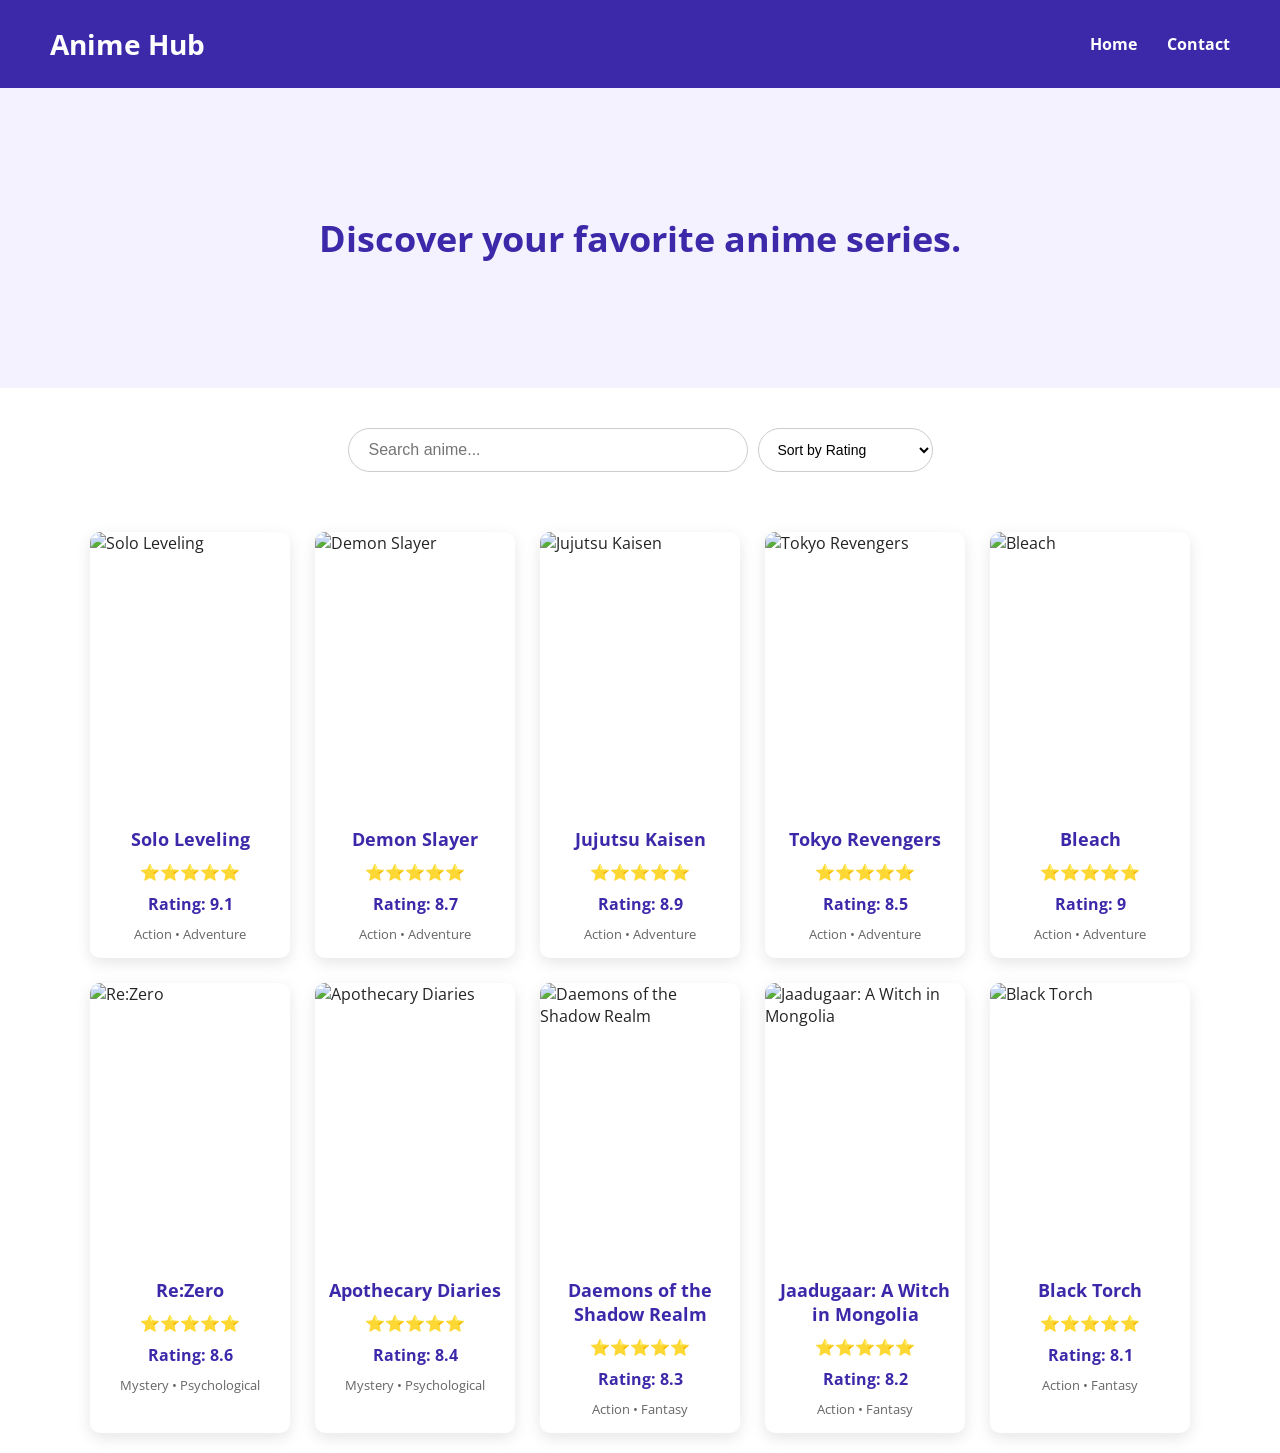
==== anime.html @ 846e2321 "Add files via upload" ====
<!DOCTYPE html>
<html lang="en">

<head>
    <meta charset="UTF-8">
    <meta name="viewport" content="width=device-width, initial-scale=1.0">
    <script src="https://kit.fontawesome.com/afaccdd0f1.js" crossorigin="anonymous"></script>
    <link rel="stylesheet" href="style.css">
    <title>Anime Hub</title>
</head>

<body>

<header>
    <h1>Anime Hub</h1>
        <nav>
            <a href="user.html" class="nav__link--anchor">Home</a>
            <a href="#" class="nav__link--anchor">Contact</a>
        </nav>
</header>
    <section class="hero">
        <h2>Discover your favorite anime series.</h2>
    </section>

  <section class="search-section">
        <div class="search-bar">
            <input
                type="text"
                id="searchInput"
                placeholder="Search anime..."
            >
            <select id="sortRating">
                <option value="default">
                    Sort by Rating
                </option>

                <option value="low">
                    Rating: Low to High
                </option>

                <option value="high">
                    Rating: High to Low
                </option>
            </select>
        </div>
    </section>

<section id="animeList">

    <div class="anime-card">
        <figure class="anime__img--wrapper">
            <img 
                class="anime__img" 
                src="./assets/solo-leveling.jpg" 
                alt="Solo Leveling"
            >
        </figure>
        <h3 class="anime__title">
            Solo Leveling
        </h3>
        <div class="anime__ratings">
            <i class="fas fa-star"></i>
            <i class="fas fa-star"></i>
            <i class="fas fa-star"></i>
            <i class="fas fa-star"></i>
            <i class="fas fa-star-half-alt"></i>
        </div>
        <div class="anime__genre">
            Action • Adventure
        </div>
    </div>

    <div class="anime-card">
        <figure class="anime__img--wrapper">
            <img 
                class="anime__img" 
                src="./assets/daemons.jpg" 
                alt="Daemons of the Shadow Realm"
            >
        </figure>
        <h3 class="anime__title">
            Daemons of the Shadow Realm
        </h3>
        <div class="anime__ratings">
            <i class="fas fa-star"></i>
            <i class="fas fa-star"></i>
            <i class="fas fa-star"></i>
            <i class="fas fa-star"></i>
            <i class="fa-regular fa-star"></i>
        </div>
        <div class="anime__genre">
            Action • Fantasy
        </div>
    </div>

    <div class="anime-card">
        <figure class="anime__img--wrapper">
            <img 
                class="anime__img" 
                src="./assets/tokyo.jpg" 
                alt="Tokyo Revengers"
            >
        </figure>
        <h3 class="anime__title">
            Tokyo Revengers
        </h3>
        <div class="anime__ratings">
            <i class="fas fa-star"></i>
            <i class="fas fa-star"></i>
            <i class="fas fa-star"></i>
            <i class="fas fa-star"></i>
            <i class="fas fa-star-half-alt"></i>
        </div>
        <div class="anime__genre">
            Action • Adventure
        </div>
    </div>

    <div class="anime-card">
        <figure class="anime__img--wrapper">
            <img 
                class="anime__img" 
                src="./assets/jjk.jpg" 
                alt="Jujutsu Kaisen"
            >
        </figure>
        <h3 class="anime__title">
            Jujutsu Kaisen
        </h3>
        <div class="anime__ratings">
            <i class="fas fa-star"></i>
            <i class="fas fa-star"></i>
            <i class="fas fa-star"></i>
            <i class="fas fa-star"></i>
            <i class="fas fa-star-half-alt"></i>
        </div>
        <div class="anime__genre">
            Action • Adventure
        </div>
    </div>
    <div class="anime-card">
        <figure class="anime__img--wrapper">
            <img 
                class="anime__img" 
                src="./assets/jaadugar.jpg" 
                alt="Jaadugarr: A Witch in Mongolia"
            >
        </figure>
        <h3 class="anime__title">
            Jaadugarr: A Witch in Mongolia
        </h3>
        <div class="anime__ratings">
            <i class="fas fa-star"></i>
            <i class="fas fa-star"></i>
            <i class="fas fa-star"></i>
            <i class="fas fa-star-half-alt"></i>
            <i class="fa-regular fa-star"></i>
        </div>
        <div class="anime__genre">
            Action • Fantasy
        </div>
    </div>

    <div class="anime-card">
        <figure class="anime__img--wrapper">
            <img 
                class="anime__img" 
                src="./assets/bleach.jpg" 
                alt="Bleach: Thousand-Year Blood War"
            >
        </figure>
        <h3 class="anime__title">
            Bleach: Thousand-Year Blood War
        </h3>
        <div class="anime__ratings">
            <i class="fas fa-star"></i>
            <i class="fas fa-star"></i>
            <i class="fas fa-star"></i>
            <i class="fas fa-star"></i>
            <i class="fas fa-star-half-alt"></i>
        </div>
        <div class="anime__genre">
            Action • Adventure
        </div>
    </div>

    <div class="anime-card">
        <figure class="anime__img--wrapper">
            <img 
                class="anime__img" 
                src="./assets/apothecary.jpg" 
                alt="Apothecary Diaries Season 2"
            >
        </figure>
        <h3 class="anime__title">
            Apothecary Diaries Season 2
        </h3>
        <div class="anime__ratings">
            <i class="fas fa-star"></i>
            <i class="fas fa-star"></i>
            <i class="fas fa-star"></i>
            <i class="fas fa-star"></i>
            <i class="fas fa-star-half-alt"></i>
        </div>
        <div class="anime__genre">
            Action • Fantasy
        </div>
    </div>

    <div class="anime-card">
        <figure class="anime__img--wrapper">
            <img 
                class="anime__img" 
                src="./assets/black.jpg" 
                alt="Black Torch"
            >
        </figure>
        <h3 class="anime__title">
            Black Torch
        </h3>
        <div class="anime__ratings">
            <i class="fas fa-star"></i>
            <i class="fas fa-star"></i>
            <i class="fas fa-star"></i>
            <i class="fas fa-star"></i>
            <i class="fa-regular fa-star"></i>
        </div>
        <div class="anime__genre">
            Action • Fantasy
        </div>
    </div>

    <div class="anime-card">
        <figure class="anime__img--wrapper">
            <img 
                class="anime__img" 
                src="./assets/demon.jpg" 
                alt="Demon Slayer"
            >
        </figure>
        <h3 class="anime__title">
            Demon Slayer
        </h3>
        <div class="anime__ratings">
            <i class="fas fa-star"></i>
            <i class="fas fa-star"></i>
            <i class="fas fa-star"></i>
            <i class="fas fa-star"></i>
            <i class="fa-regular fa-star"></i>
        </div>
        <div class="anime__genre">
            Action • Adventure
        </div>
    </div>

    <div class="anime-card">
        <figure class="anime__img--wrapper">
            <img 
                class="anime__img" 
                src="./assets/rezero.jpg" 
                alt="Re:Zero"
            >
        </figure>
        <h3 class="anime__title">
            Re:Zero
        </h3>
        <div class="anime__ratings">
            <i class="fas fa-star"></i>
            <i class="fas fa-star"></i>
            <i class="fas fa-star"></i>
            <i class="fas fa-star"></i>
            <i class="fa-regular fa-star"></i>
        </div>
        <div class="anime__genre">
            Mystery • Psychological
        </div>
    </div>
</section>
<script src="script.js"></script>
</body>
</html>
---- style.css ----
@import url(https://fonts.googleapis.com/css2?family=Open+Sans:wght@300;400;600;700;800&display=swap);#app[data-v-5fdf2371] {
    min-height: 100vh;
    display: flex;
    flex-direction: column
}

/* 
   GENERAL
 */

* {
    box-sizing: border-box;
    margin: 0;
    padding: 0;
}

body {
    font-family: "Open Sans", sans-serif;
    color: #242424;
    background-color: #ffffff;
}

a {
    text-decoration: none;
}

button {
    cursor: pointer;
}

/*
   HEADER
 */

header {
    display: flex;
    justify-content: space-between;
    align-items: center;

    padding: 25px 50px;

    background-color: #3c29aa;
}

header h1 {
    color: white;
    font-size: 28px;
}

nav {
    display: flex;
    gap: 30px;
}

.nav__link--anchor {
    color: white;
    font-size: 16px;
    font-weight: bold;
}

.nav__link--anchor:hover {
    color: #ddd;
}


/* 
   HERO
*/

.hero {
    background-color: #f5f2ff;

    min-height: 300px;

    display: flex;
    justify-content: center;
    align-items: center;

    text-align: center;
}

.hero h2 {
    color: #3c29aa;
    font-size: 36px;
}

/* 
   SEARCH
*/

.search-section {
    padding: 40px 20px;
}

.search-bar {
    display: flex;
    justify-content: center;
    align-items: center;
    gap: 10px;
    max-width: 700px;
    margin: 0 auto;
}

.search-bar input {
    width: 400px;
    padding: 12px 20px;
    border: 1px solid #ccc;
    border-radius: 25px;
    font-size: 16px;
}

.search-bar input:focus {
    outline: none;
    border-color: #3c29aa;
}

.search-bar select {
    padding: 12px 15px;
    border: 1px solid #ccc;
    border-radius: 25px;
    font-size: 14px;
    background-color: white;
}

/* 
   ANIME LIST
 */

#animeList {
    display: flex;
    flex-wrap: wrap;
    justify-content: center;
    gap: 25px;
    max-width: 1200px;
    margin: 0 auto;
    padding: 20px;
}

.anime-card {
    width: 200px;
    background-color: white;
    border-radius: 10px;
    overflow: hidden;
    box-shadow: 0 5px 15px rgba(0, 0, 0, 0.1);
    transition: 0.3s;
}

.anime-card:hover {
    transform: translateY(-5px);
    box-shadow: 0 10px 20px rgba(60, 41, 170, 0.2);
}

.anime__img--wrapper {
    width: 100%;
    height: 280px;
    margin: 0;
    overflow: hidden;
}

.anime__img {
    width: 100%;
    height: 100%;
    object-fit: cover;
    display: block;
}

.anime__title {
    font-size: 18px;
    color: #3c29aa;
    text-align: center;
    margin: 15px 10px 10px;
}

.anime__ratings {
    text-align: center;
    margin-bottom: 10px;
}

.anime__ratings i {
    color: #f5b400;
    font-size: 14px;
}

.anime__rating-number {
    text-align: center;
    color: #3c29aa;
    font-weight: bold;
    margin-bottom: 10px;
}

.anime__genre {
    text-align: center;
    font-size: 13px;
    color: #666;
    padding-bottom: 15px;
}

/* 
FOOTER
 */

 footer {
  background-color: #242424;
}

.footer__logo {
  display: flex;
}

.footer__logo--img {
  width: 160px;
  filter: grayscale(1) invert(1);
}

.footer__link,
.footer__copyright {
  color: #fff;
}

.footer__list {
  margin: 20px 0 24px 0;
}

.footer__link {
  padding: 0 8px;
}

/* 
   MOBILE
 */

@media (max-width: 700px) {
    header {
        flex-direction: column;
        gap: 20px;
        padding: 20px;
    }

    nav {
        gap: 15px;
    }

    .hero h2 {
        font-size: 28px;
    }

    .search-bar {
        flex-direction: column;
    }

    .search-bar input {
        width: 100%;
        max-width: 400px;
    }

    .search-bar select {
        width: 100%;
        max-width: 400px;
    }

    .anime-card {
        width: 160px;
    }

    .anime__img--wrapper {
        height: 230px;
    }
}
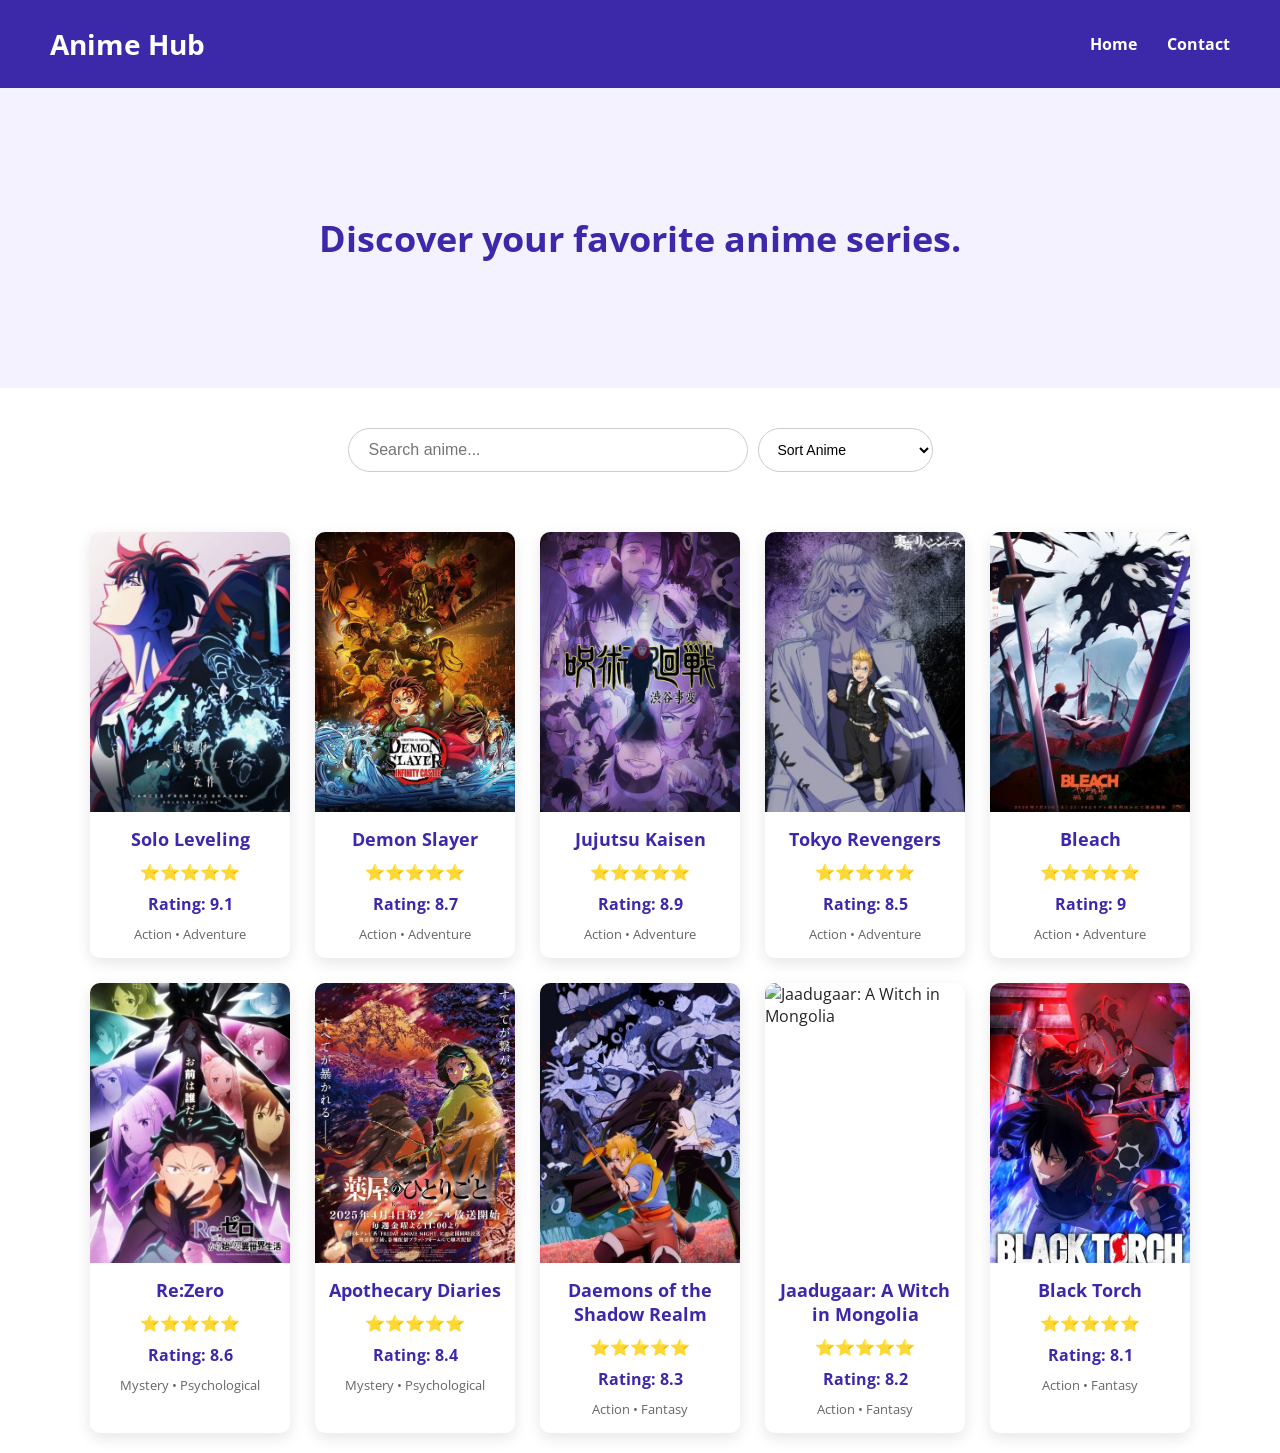
==== commit a8ace618: "Add files via upload" ====
--- a/anime.html
+++ b/anime.html
@@ -14,7 +14,7 @@
 <header>
     <h1>Anime Hub</h1>
         <nav>
-            <a href="user.html" class="nav__link--anchor">Home</a>
+            <a href="index.html" class="nav__link--anchor">Home</a>
             <a href="#" class="nav__link--anchor">Contact</a>
         </nav>
 </header>
@@ -22,22 +22,25 @@
         <h2>Discover your favorite anime series.</h2>
     </section>
 
-  <section class="search-section">
+    <section class="search-section">
         <div class="search-bar">
             <input
                 type="text"
                 id="searchInput"
                 placeholder="Search anime..."
             >
-            <select id="sortRating">
-                <option value="default">
-                    Sort by Rating
-                </option>
-
+            <select id="sortAnime">
+                <option value="">
+                    Sort Anime
+                </option>
+                <option value="az">
+                    A - Z</option>
+                <option value="za">Z - A
+
+                </option>
                 <option value="low">
                     Rating: Low to High
                 </option>
-
                 <option value="high">
                     Rating: High to Low
                 </option>
@@ -142,7 +145,7 @@
         <figure class="anime__img--wrapper">
             <img 
                 class="anime__img" 
-                src="./assets/jaadugar.jpg" 
+                src="./assets/Jaadugar.jpg" 
                 alt="Jaadugarr: A Witch in Mongolia"
             >
         </figure>
--- a/style.css
+++ b/style.css
@@ -225,44 +225,124 @@
   padding: 0 8px;
 }
 
-/* 
-   MOBILE
- */
-
-@media (max-width: 700px) {
-    header {
-        flex-direction: column;
+/* =========================
+   TABLETS
+========================= */
+
+@media (max-width: 768px) {
+
+    .hero {
+        padding: 40px 20px;
+    }
+
+    .hero h1 {
+        font-size: 36px;
+    }
+
+    .hero p {
+        font-size: 16px;
+    }
+
+    .search-bar {
+        width: 90%;
+        margin: 0 auto;
+    }
+
+    .anime-list {
+        grid-template-columns: repeat(2, 1fr);
         gap: 20px;
         padding: 20px;
     }
 
+}
+
+
+/* =========================
+   PHONES
+========================= */
+
+@media (max-width: 480px) {
+
+    /* Header */
+
+    header {
+        padding: 15px;
+    }
+
     nav {
-        gap: 15px;
-    }
-
-    .hero h2 {
+        gap: 10px;
+    }
+
+    nav a {
+        font-size: 14px;
+    }
+
+
+    /* Hero */
+
+    .hero {
+        padding: 30px 15px;
+    }
+
+    .hero h1 {
         font-size: 28px;
     }
 
+    .hero p {
+        font-size: 14px;
+    }
+
+
+    /* Search */
+
     .search-bar {
+        width: 100%;
+        display: flex;
         flex-direction: column;
+        gap: 10px;
     }
 
     .search-bar input {
         width: 100%;
-        max-width: 400px;
-    }
-
-    .search-bar select {
-        width: 100%;
-        max-width: 400px;
+        box-sizing: border-box;
+    }
+
+    .search-bar button {
+        width: 100%;
+    }
+
+
+    /* Sort */
+
+    #sortAnime {
+        width: 100%;
+        margin: 10px 0;
+    }
+
+
+    /* Anime cards */
+
+    .anime-list {
+        grid-template-columns: 1fr;
+        gap: 20px;
+        padding: 15px;
     }
 
     .anime-card {
-        width: 160px;
-    }
-
-    .anime__img--wrapper {
-        height: 230px;
-    }
+        width: 100%;
+    }
+
+    .anime__img {
+        width: 100%;
+        height: auto;
+    }
+
+
+    /* Footer */
+
+    footer {
+        padding: 20px 15px;
+        text-align: center;
+    }
+
 }
